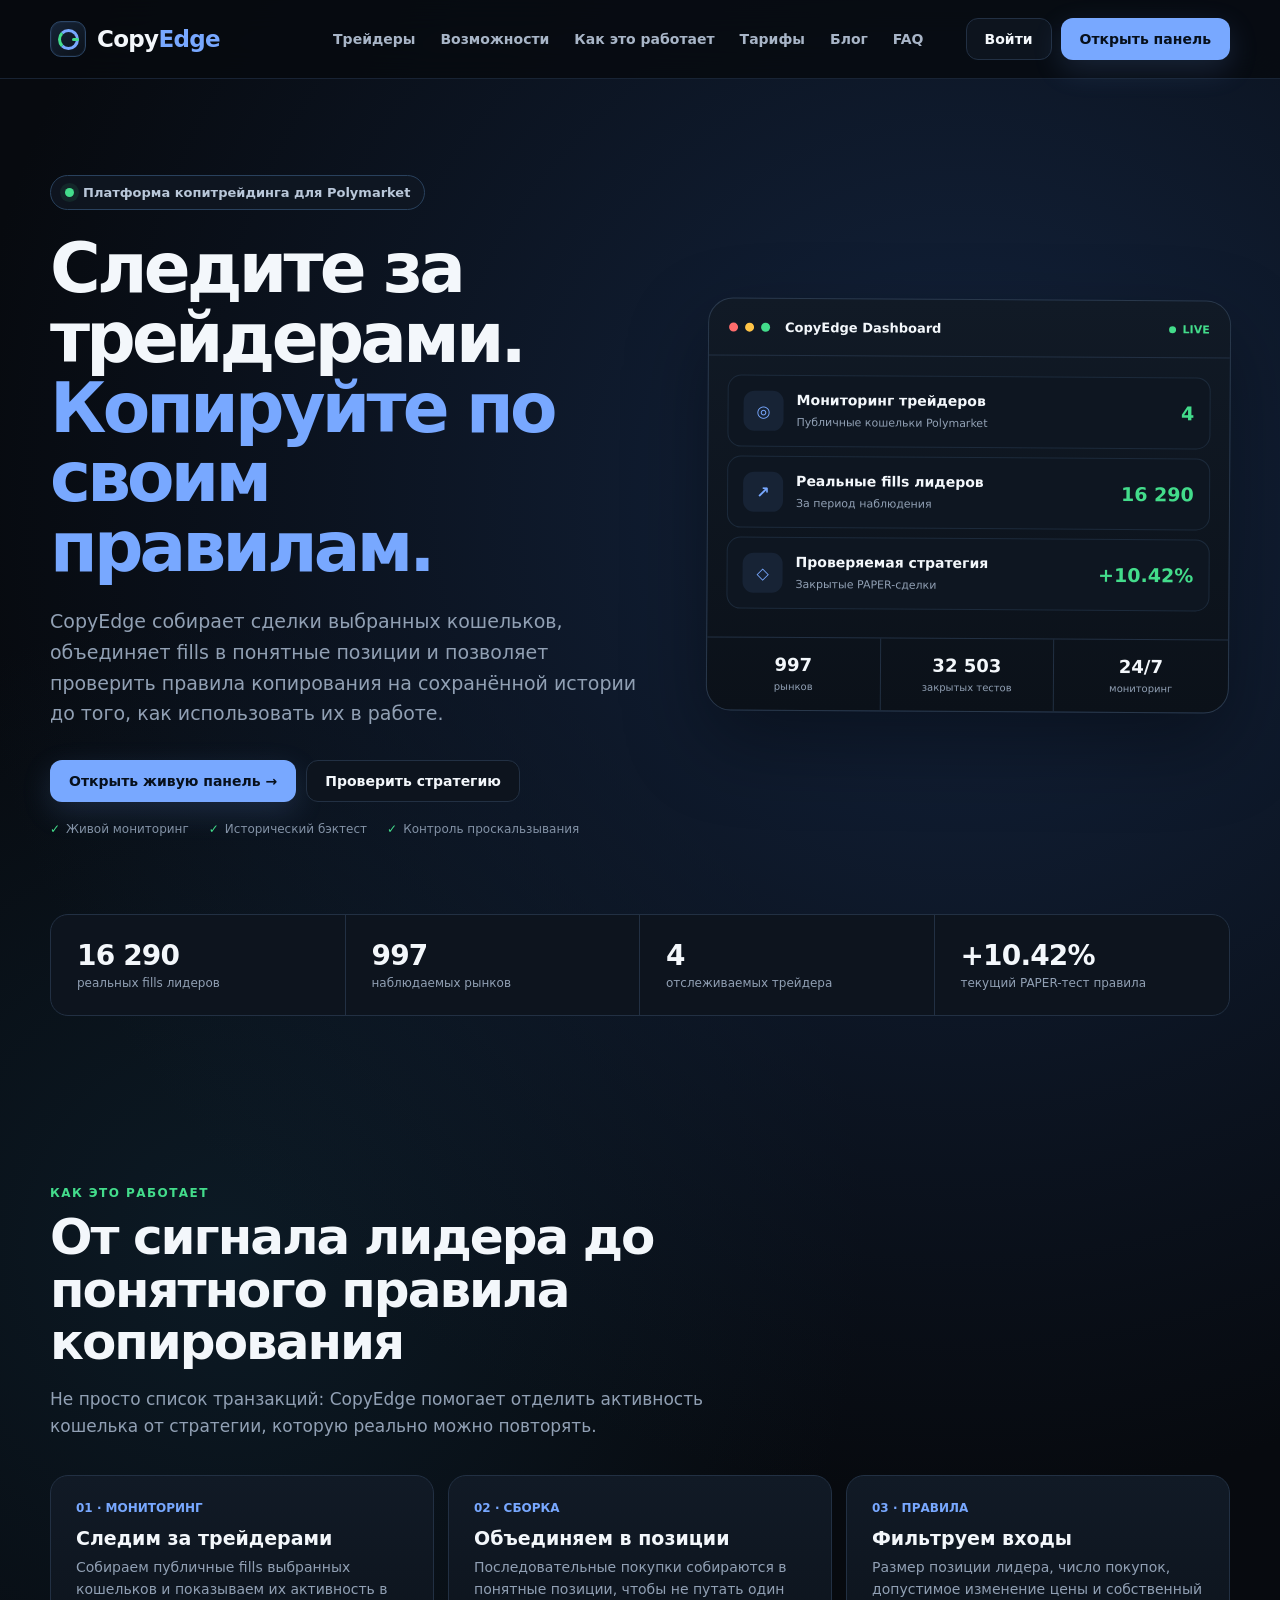
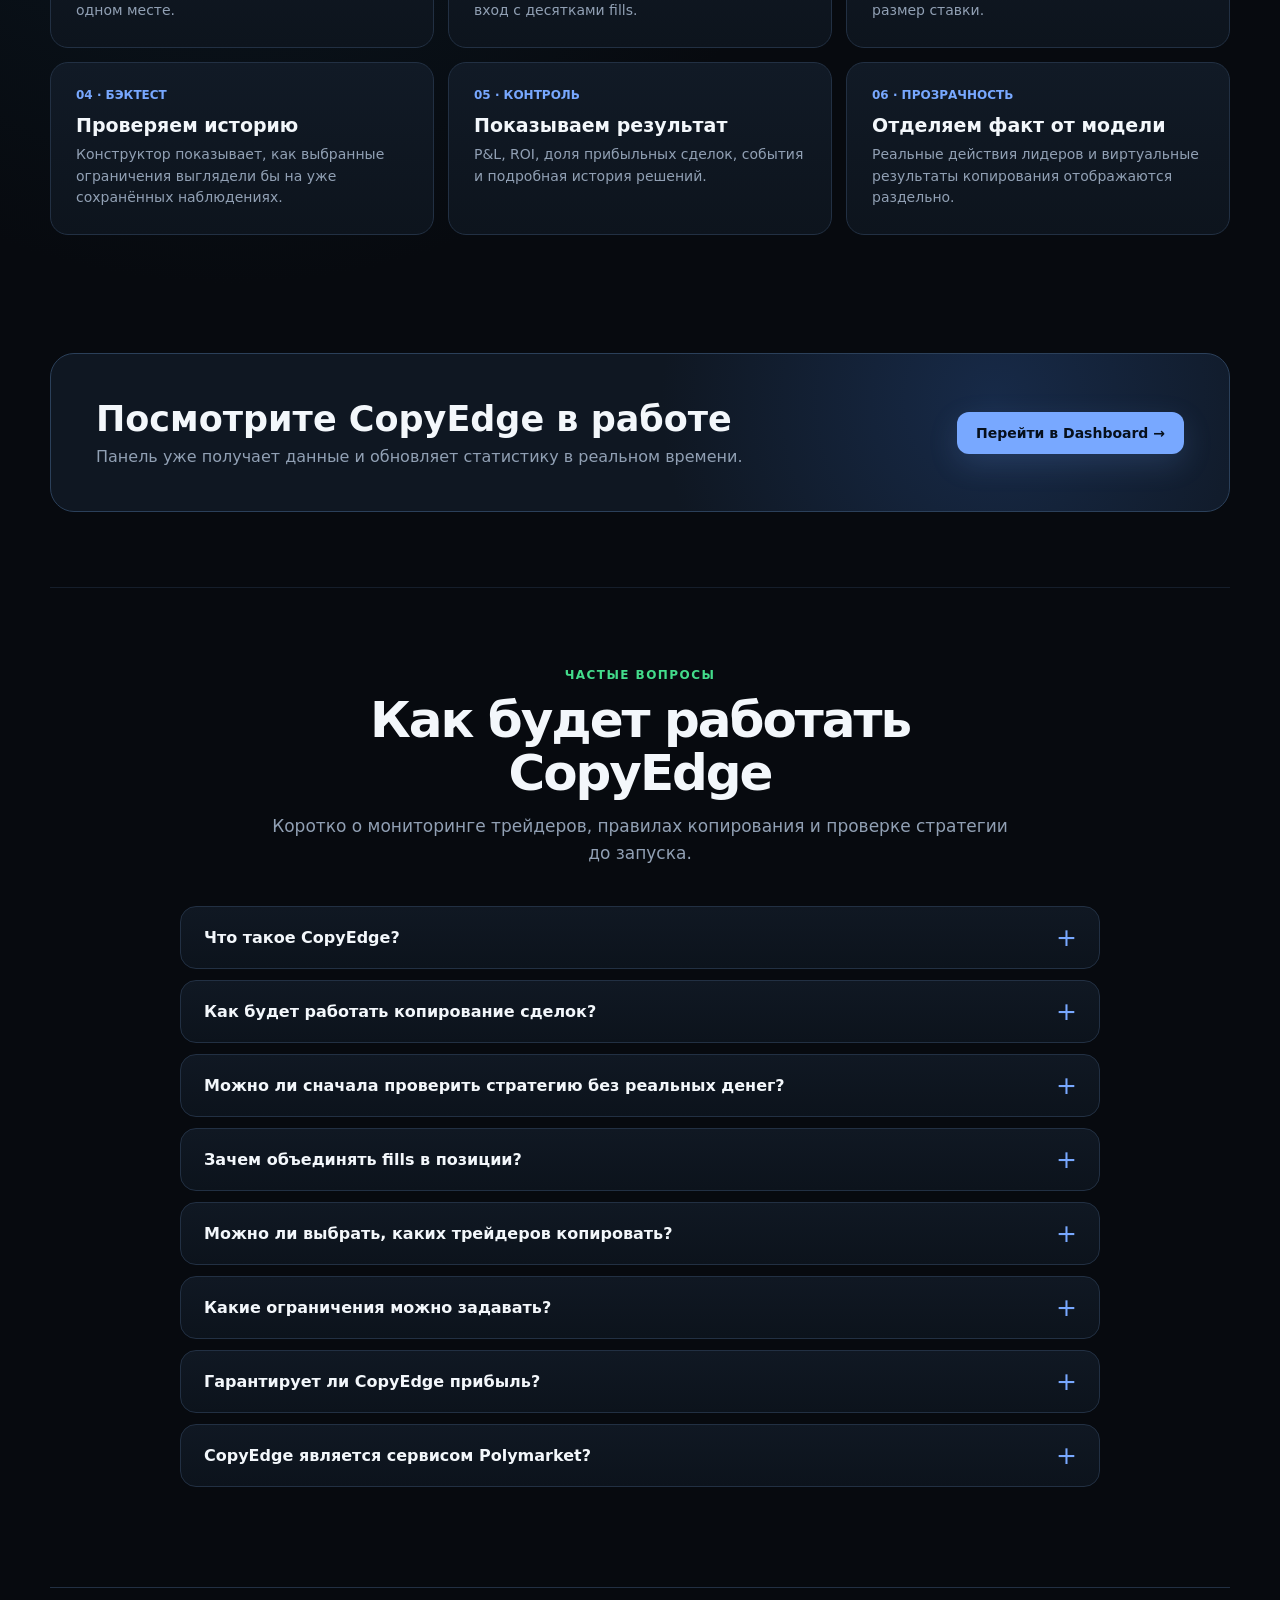
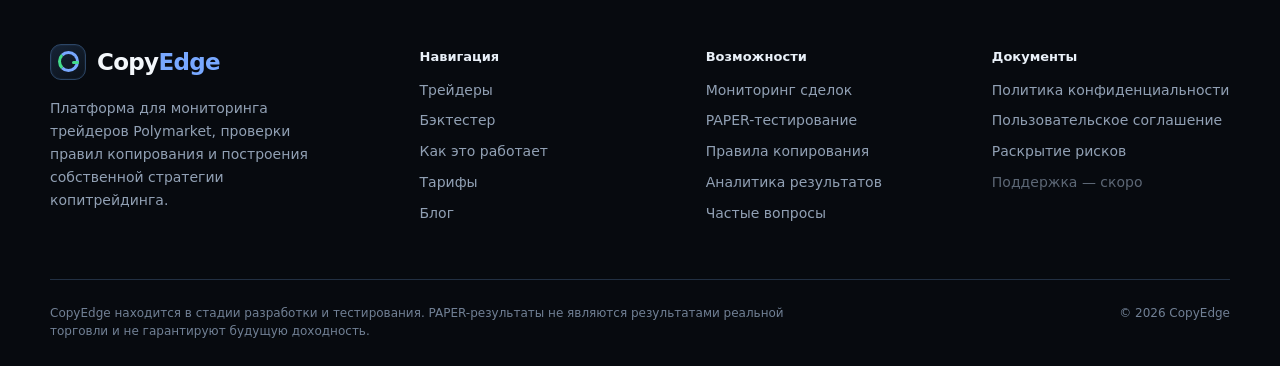
==== dashboard/web/index.html @ cf9bfe1e "align mobile nav and rename backtester" ====
<!doctype html>
<html lang="ru"><head><meta charset="utf-8"><meta name="viewport" content="width=device-width,initial-scale=1"><title>CopyEdge — копитрейдинг для Polymarket</title>
<style>
:root{color-scheme:dark;--bg:#070a0f;--panel:#101823;--panel2:#0c131c;--line:#223043;--text:#f3f7fb;--muted:#91a0b4;--blue:#78a8ff;--green:#43dc8b;--red:#ff6f79}*{box-sizing:border-box}html{scroll-behavior:smooth}body{margin:0;background:radial-gradient(circle at 75% 14%,#13233d 0,transparent 31%),radial-gradient(circle at 18% 35%,#0c1a25 0,transparent 25%),var(--bg);color:var(--text);font:16px system-ui,-apple-system,BlinkMacSystemFont,"Segoe UI",sans-serif}a{color:inherit;text-decoration:none}.wrap{width:min(1180px,calc(100% - 40px));margin:auto}
header{position:sticky;top:0;z-index:20;background:rgba(7,10,15,.82);backdrop-filter:blur(16px);border-bottom:1px solid rgba(34,48,67,.7)}nav{height:78px;display:flex;align-items:center;gap:34px}.brand{display:flex;align-items:center;gap:11px;font-size:23px;font-weight:850;letter-spacing:-.03em;white-space:nowrap}.mark{width:36px;height:36px;border:1px solid #2c4666;border-radius:11px;background:linear-gradient(145deg,#162437,#0b1119);display:grid;place-items:center;position:relative;box-shadow:inset 0 0 0 1px rgba(120,168,255,.05)}.mark:before{content:"";width:15px;height:15px;border:3px solid var(--blue);border-left-color:var(--green);border-radius:50%}.mark:after{content:"";position:absolute;width:7px;height:3px;background:var(--green);border-radius:3px;right:6px;top:16px}.brand b{color:var(--blue)}.navlinks{display:flex;align-items:center;gap:25px;margin-left:auto;color:#a8b5c7;font-size:14px;font-weight:650}.navlinks a:hover{color:#fff}.nav-actions{display:flex;gap:9px;margin-left:8px}.btn{display:inline-flex;align-items:center;justify-content:center;gap:8px;padding:12px 18px;border-radius:12px;border:1px solid transparent;font-weight:800;font-size:14px;transition:.18s}.btn:hover{transform:translateY(-1px)}.btn.primary{background:var(--blue);color:#07101c;box-shadow:0 10px 30px rgba(120,168,255,.16)}.btn.ghost{border-color:var(--line);background:#0d141e}.menu{display:none}
.hero{display:grid;grid-template-columns:1.06fr .94fr;gap:68px;align-items:center;padding:96px 0 78px;min-height:650px}.badge{display:inline-flex;align-items:center;gap:9px;padding:9px 14px;border:1px solid #29415d;border-radius:999px;background:rgba(16,24,35,.78);color:#b9c7d9;font-size:13px;font-weight:750;margin-bottom:24px}.dot{width:9px;height:9px;background:var(--green);border-radius:50%;box-shadow:0 0 0 5px rgba(67,220,139,.09)}h1{font-size:clamp(46px,5.4vw,72px);line-height:1.01;letter-spacing:-.055em;margin:0 0 23px;max-width:720px}h1 span{color:var(--blue)}.lead{font-size:19px;line-height:1.62;color:var(--muted);max-width:650px;margin:0}.hero-actions{display:flex;gap:10px;margin-top:31px;flex-wrap:wrap}.trust{display:flex;gap:20px;flex-wrap:wrap;margin-top:20px;color:#8392a6;font-size:12px}.trust span:before{content:"✓";color:var(--green);font-weight:900;margin-right:6px}
.dashboard{border:1px solid #29384b;border-radius:25px;background:linear-gradient(180deg,#111a26,#0b1119);box-shadow:0 32px 80px rgba(0,0,0,.36);overflow:hidden;transform:rotate(.35deg)}.dash-top{height:57px;border-bottom:1px solid var(--line);display:flex;align-items:center;padding:0 20px;gap:7px}.traffic{width:9px;height:9px;border-radius:50%;background:#ff6c6c}.traffic:nth-child(2){background:#ffc447}.traffic:nth-child(3){background:var(--green)}.dash-title{font-size:13px;font-weight:800;margin-left:8px}.live{margin-left:auto;display:flex;align-items:center;gap:7px;color:var(--green);font-size:11px;font-weight:800}.live i{width:7px;height:7px;border-radius:50%;background:var(--green);display:block}.dash-body{padding:19px}.dash-row{display:flex;align-items:center;gap:13px;padding:15px;border:1px solid #1c2a3b;border-radius:14px;background:#0e1621;margin-bottom:9px}.ico{width:40px;height:40px;border-radius:11px;background:#172335;display:grid;place-items:center;color:var(--blue);font-weight:900;flex:0 0 auto}.dash-row strong{display:block;font-size:14px;margin-bottom:3px}.dash-row small{color:var(--muted);font-size:11px}.dash-row .value{margin-left:auto;text-align:right;color:var(--green);font-size:19px;font-weight:850}.dash-foot{display:grid;grid-template-columns:repeat(3,1fr);border-top:1px solid var(--line)}.metric{padding:16px 10px;text-align:center;border-right:1px solid var(--line)}.metric:last-child{border:0}.metric b{display:block;font-size:18px}.metric span{font-size:10px;color:var(--muted)}
.stats{display:grid;grid-template-columns:repeat(4,1fr);border:1px solid var(--line);border-radius:18px;overflow:hidden;background:#0d141e;margin-bottom:92px}.stat{padding:24px 26px;border-right:1px solid var(--line)}.stat:last-child{border:0}.stat b{font-size:28px;display:block;letter-spacing:-.03em}.stat span{color:var(--muted);font-size:12px}.section{padding:78px 0}.section-head{max-width:700px;margin-bottom:35px}.kicker{color:var(--green);font-size:12px;font-weight:850;letter-spacing:.12em;text-transform:uppercase}.section h2{font-size:clamp(34px,4vw,50px);letter-spacing:-.04em;line-height:1.05;margin:11px 0 14px}.section-head p{color:var(--muted);font-size:17px;line-height:1.6}.features{display:grid;grid-template-columns:repeat(3,1fr);gap:14px}.feature{border:1px solid var(--line);border-radius:18px;background:linear-gradient(180deg,#111a26,#0d141d);padding:25px}.feature .n{color:var(--blue);font-size:12px;font-weight:850}.feature h3{font-size:19px;margin:12px 0 8px}.feature p{color:var(--muted);line-height:1.55;font-size:14px;margin:0}.cta{margin:40px 0 75px;border:1px solid #2b405a;border-radius:24px;padding:45px;background:radial-gradient(circle at 80% 30%,#172a48 0,transparent 35%),#0f1722;display:flex;align-items:center;justify-content:space-between;gap:30px}.cta h2{font-size:35px;margin:0 0 8px}.cta p{color:var(--muted);margin:0}.note{border-top:1px solid var(--line);padding:28px 0 42px;color:#718095;font-size:12px;display:flex;justify-content:space-between;gap:20px}.faq-wrap{padding:80px 0 90px;border-top:1px solid rgba(34,48,67,.55)}.faq-head{text-align:center;max-width:760px;margin:0 auto 38px}.faq-head .kicker{margin-bottom:12px}.faq-head h2{font-size:clamp(34px,4vw,50px);letter-spacing:-.04em;line-height:1.05;margin:0 0 14px}.faq-head p{color:var(--muted);font-size:17px;line-height:1.6;margin:0}.faq-list{max-width:920px;margin:auto;display:grid;gap:11px}.faq-item{border:1px solid var(--line);border-radius:16px;background:linear-gradient(180deg,#101823,#0c131c);overflow:hidden}.faq-item summary{list-style:none;cursor:pointer;padding:21px 58px 21px 23px;font-size:16px;font-weight:780;position:relative}.faq-item summary::-webkit-details-marker{display:none}.faq-item summary:after{content:"+";position:absolute;right:22px;top:50%;transform:translateY(-50%);color:var(--blue);font-size:25px;font-weight:400}.faq-item[open] summary:after{content:"−"}.faq-item p{color:var(--muted);line-height:1.65;font-size:14px;margin:0;padding:0 58px 22px 23px}.site-footer{border-top:1px solid var(--line);padding:56px 0 26px;margin-top:10px}.footer-grid{display:grid;grid-template-columns:1.35fr 1fr 1fr 1fr;gap:48px;padding-bottom:44px}.footer-brand .brand{display:inline-flex;margin-bottom:17px}.footer-brand p{color:var(--muted);font-size:14px;line-height:1.65;max-width:285px;margin:0}.footer-col h4{font-size:13px;margin:5px 0 17px;color:#e9f0f8}.footer-col a,.footer-col span{display:block;color:var(--muted);font-size:14px;margin:0 0 12px;line-height:1.35}.footer-col a:hover{color:#fff}.footer-bottom{border-top:1px solid var(--line);padding-top:24px;display:flex;justify-content:space-between;gap:25px;color:#718095;font-size:12px;line-height:1.5}.footer-risk{max-width:760px}.soon{opacity:.62}
@media(max-width:980px){.navlinks{display:none}.nav-actions{margin-left:auto}.hero{grid-template-columns:1fr;gap:42px;padding-top:70px}.dashboard{max-width:650px}.stats{grid-template-columns:1fr 1fr}.stat:nth-child(2){border-right:0}.stat:nth-child(-n+2){border-bottom:1px solid var(--line)}.features{grid-template-columns:1fr 1fr}.footer-grid{grid-template-columns:1fr 1fr;gap:34px}}
@media(max-width:650px){.wrap{width:min(100% - 24px,1180px)}nav{height:68px}.nav-actions .ghost{display:none}.nav-actions .btn{padding:10px 12px;font-size:12px}.brand{font-size:20px}.mark{width:32px;height:32px}.hero{padding:55px 0 48px;min-height:auto}.badge{font-size:11px;padding:8px 11px}h1{font-size:44px}.lead{font-size:16px}.dashboard{border-radius:19px;transform:none}.dash-body{padding:13px}.dash-row{padding:12px}.dash-row .value{font-size:16px}.stats{margin-bottom:55px}.stat{padding:18px}.stat b{font-size:23px}.section{padding:55px 0}.features{grid-template-columns:1fr}.cta{padding:28px;align-items:flex-start;flex-direction:column}.cta h2{font-size:30px}.note{flex-direction:column}.faq-wrap{padding:58px 0 65px}.faq-item summary{padding:18px 50px 18px 18px;font-size:15px}.faq-item p{padding:0 18px 19px}.footer-grid{grid-template-columns:1fr;gap:26px}.site-footer{padding-top:42px}.footer-bottom{flex-direction:column}.footer-brand p{max-width:100%}}
</style></head><body>
<header><div class="wrap"><nav><a class="brand" href="/"><span class="mark"></span><span>Copy<b>Edge</b></span></a><div class="navlinks"><a href="/traders-overview">Трейдеры</a><a href="/features">Возможности</a><a href="#how">Как это работает</a><a href="/pricing">Тарифы</a><a href="/blog">Блог</a><a href="#faq">FAQ</a></div><div class="nav-actions"><a class="btn ghost" href="/login">Войти</a><a class="btn primary" href="/app/">Открыть панель</a></div></nav></div></header>
<main><div class="wrap"><section class="hero"><div><div class="badge"><span class="dot"></span>Платформа копитрейдинга для Polymarket</div><h1>Следите за трейдерами. <span>Копируйте по своим правилам.</span></h1><p class="lead">CopyEdge собирает сделки выбранных кошельков, объединяет fills в понятные позиции и позволяет проверить правила копирования на сохранённой истории до того, как использовать их в работе.</p><div class="hero-actions"><a class="btn primary" href="/app/">Открыть живую панель →</a><a class="btn ghost" href="/app/rules.html">Проверить стратегию</a></div><div class="trust"><span>Живой мониторинг</span><span>Исторический бэктест</span><span>Контроль проскальзывания</span></div></div>
<div class="dashboard"><div class="dash-top"><i class="traffic"></i><i class="traffic"></i><i class="traffic"></i><span class="dash-title">CopyEdge Dashboard</span><span class="live"><i></i> LIVE</span></div><div class="dash-body"><div class="dash-row"><span class="ico">◎</span><div><strong>Мониторинг трейдеров</strong><small>Публичные кошельки Polymarket</small></div><div class="value" id="leaders">4</div></div><div class="dash-row"><span class="ico">↗</span><div><strong>Реальные fills лидеров</strong><small>За период наблюдения</small></div><div class="value" id="fills">16 290</div></div><div class="dash-row"><span class="ico">◇</span><div><strong>Проверяемая стратегия</strong><small>Закрытые PAPER-сделки</small></div><div class="value" id="roi">+10.42%</div></div></div><div class="dash-foot"><div class="metric"><b id="markets">997</b><span>рынков</span></div><div class="metric"><b id="settled">32 503</b><span>закрытых тестов</span></div><div class="metric"><b>24/7</b><span>мониторинг</span></div></div></div></section>
<section class="stats"><div class="stat"><b id="fills2">16 290</b><span>реальных fills лидеров</span></div><div class="stat"><b id="markets2">997</b><span>наблюдаемых рынков</span></div><div class="stat"><b id="leaders2">4</b><span>отслеживаемых трейдера</span></div><div class="stat"><b id="roi2">+10.42%</b><span>текущий PAPER-тест правила</span></div></section>
<section class="section" id="how"><div class="section-head"><div class="kicker">Как это работает</div><h2>От сигнала лидера до понятного правила копирования</h2><p>Не просто список транзакций: CopyEdge помогает отделить активность кошелька от стратегии, которую реально можно повторять.</p></div><div class="features"><article class="feature"><div class="n">01 · МОНИТОРИНГ</div><h3>Следим за трейдерами</h3><p>Собираем публичные fills выбранных кошельков и показываем их активность в одном месте.</p></article><article class="feature"><div class="n">02 · СБОРКА</div><h3>Объединяем в позиции</h3><p>Последовательные покупки собираются в понятные позиции, чтобы не путать один вход с десятками fills.</p></article><article class="feature"><div class="n">03 · ПРАВИЛА</div><h3>Фильтруем входы</h3><p>Размер позиции лидера, число покупок, допустимое изменение цены и собственный размер ставки.</p></article><article class="feature"><div class="n">04 · БЭКТЕСТ</div><h3>Проверяем историю</h3><p>Конструктор показывает, как выбранные ограничения выглядели бы на уже сохранённых наблюдениях.</p></article><article class="feature"><div class="n">05 · КОНТРОЛЬ</div><h3>Показываем результат</h3><p>P&amp;L, ROI, доля прибыльных сделок, события и подробная история решений.</p></article><article class="feature"><div class="n">06 · ПРОЗРАЧНОСТЬ</div><h3>Отделяем факт от модели</h3><p>Реальные действия лидеров и виртуальные результаты копирования отображаются раздельно.</p></article></div></section>
<section class="cta"><div><h2>Посмотрите CopyEdge в работе</h2><p>Панель уже получает данные и обновляет статистику в реальном времени.</p></div><a class="btn primary" href="/app/">Перейти в Dashboard →</a></section>
<section class="faq-wrap" id="faq"><div class="faq-head"><div class="kicker">Частые вопросы</div><h2>Как будет работать CopyEdge</h2><p>Коротко о мониторинге трейдеров, правилах копирования и проверке стратегии до запуска.</p></div><div class="faq-list">
<details class="faq-item"><summary>Что такое CopyEdge?</summary><p>CopyEdge — платформа копитрейдинга для рынков прогнозов Polymarket. Она собирает публичные сделки выбранных трейдеров, приводит их к понятным позициям и помогает настроить собственные правила копирования.</p></details>
<details class="faq-item"><summary>Как будет работать копирование сделок?</summary><p>Платформа замечает сделку отслеживаемого трейдера, проверяет её по вашим ограничениям — размеру позиции, цене, изменению цены и другим правилам — и только после этого формирует действие для вашей стратегии. Параметры автоматического исполнения будут уточняться по мере сборки SaaS-версии.</p></details>
<details class="faq-item"><summary>Можно ли сначала проверить стратегию без реальных денег?</summary><p>Да. Для этого используется PAPER-режим и сохранённая история: можно посмотреть, какие сделки прошли бы выбранные фильтры и какой результат показала бы модель на имеющихся данных.</p></details>
<details class="faq-item"><summary>Зачем объединять fills в позиции?</summary><p>Один трейдер может набирать одну позицию множеством отдельных покупок. CopyEdge объединяет такие fills, чтобы оценивать реальный вход лидера целиком, а не воспринимать каждую транзакцию как новую независимую сделку.</p></details>
<details class="faq-item"><summary>Можно ли выбрать, каких трейдеров копировать?</summary><p>Да, логика продукта строится вокруг выбранных пользователем трейдеров. Для каждого лидера можно будет использовать собственные ограничения и размер копируемой позиции.</p></details>
<details class="faq-item"><summary>Какие ограничения можно задавать?</summary><p>Сейчас конструктор учитывает параметры позиции лидера, число покупок, изменение цены и размер собственной ставки. Набор правил будет расширяться по мере развития платформы.</p></details>
<details class="faq-item"><summary>Гарантирует ли CopyEdge прибыль?</summary><p>Нет. Исторические и PAPER-результаты не гарантируют будущую доходность. Рынки прогнозов связаны с риском потери средств, а фактическая цена исполнения может отличаться от цены сделки лидера.</p></details>
<details class="faq-item"><summary>CopyEdge является сервисом Polymarket?</summary><p>Нет. CopyEdge — независимый продукт для анализа и копирования публичной торговой активности и не является официальным сервисом Polymarket.</p></details>
</div></section>
<footer class="site-footer"><div class="footer-grid"><div class="footer-brand"><a class="brand" href="/"><span class="mark"></span><span>Copy<b>Edge</b></span></a><p>Платформа для мониторинга трейдеров Polymarket, проверки правил копирования и построения собственной стратегии копитрейдинга.</p></div><div class="footer-col"><h4>Навигация</h4><a href="/traders-overview">Трейдеры</a><a href="/app/rules.html">Бэктестер</a><a href="#how">Как это работает</a><a href="/pricing">Тарифы</a><a href="/blog">Блог</a></div><div class="footer-col"><h4>Возможности</h4><a href="/features">Мониторинг сделок</a><a href="/features">PAPER-тестирование</a><a href="/features">Правила копирования</a><a href="/features">Аналитика результатов</a><a href="#faq">Частые вопросы</a></div><div class="footer-col"><h4>Документы</h4><a href="/privacy">Политика конфиденциальности</a><a href="/terms">Пользовательское соглашение</a><a href="/risk-disclosure">Раскрытие рисков</a><span class="soon">Поддержка — скоро</span></div></div><div class="footer-bottom"><span class="footer-risk">CopyEdge находится в стадии разработки и тестирования. PAPER-результаты не являются результатами реальной торговли и не гарантируют будущую доходность.</span><span>© 2026 CopyEdge</span></div></footer></div></main>
<script>const fmt=n=>Number(n||0).toLocaleString('ru-RU');fetch('/api/dashboard',{cache:'no-store'}).then(r=>r.json()).then(d=>{const c=d.counts||{},f=d.forward||{},ls=d.leaders||[];let markets=new Set((d.trader_cards||[]).flatMap(x=>x.markets?[x.leader+':'+x.markets]:[]));let marketCount=(d.trader_cards||[]).reduce((s,x)=>s+Number(x.markets||0),0);const vals={leaders:ls.length||4,fills:c.fills||0,settled:c.settled||0,roi:(f.roi>=0?'+':'')+Number(f.roi||0).toFixed(2)+'%',markets:marketCount||997};for(const [k,v] of Object.entries(vals)){document.querySelectorAll('#'+k+',#'+k+'2').forEach(el=>el.textContent=typeof v==='number'?fmt(v):v)}}).catch(()=>{});</script>
</body></html>
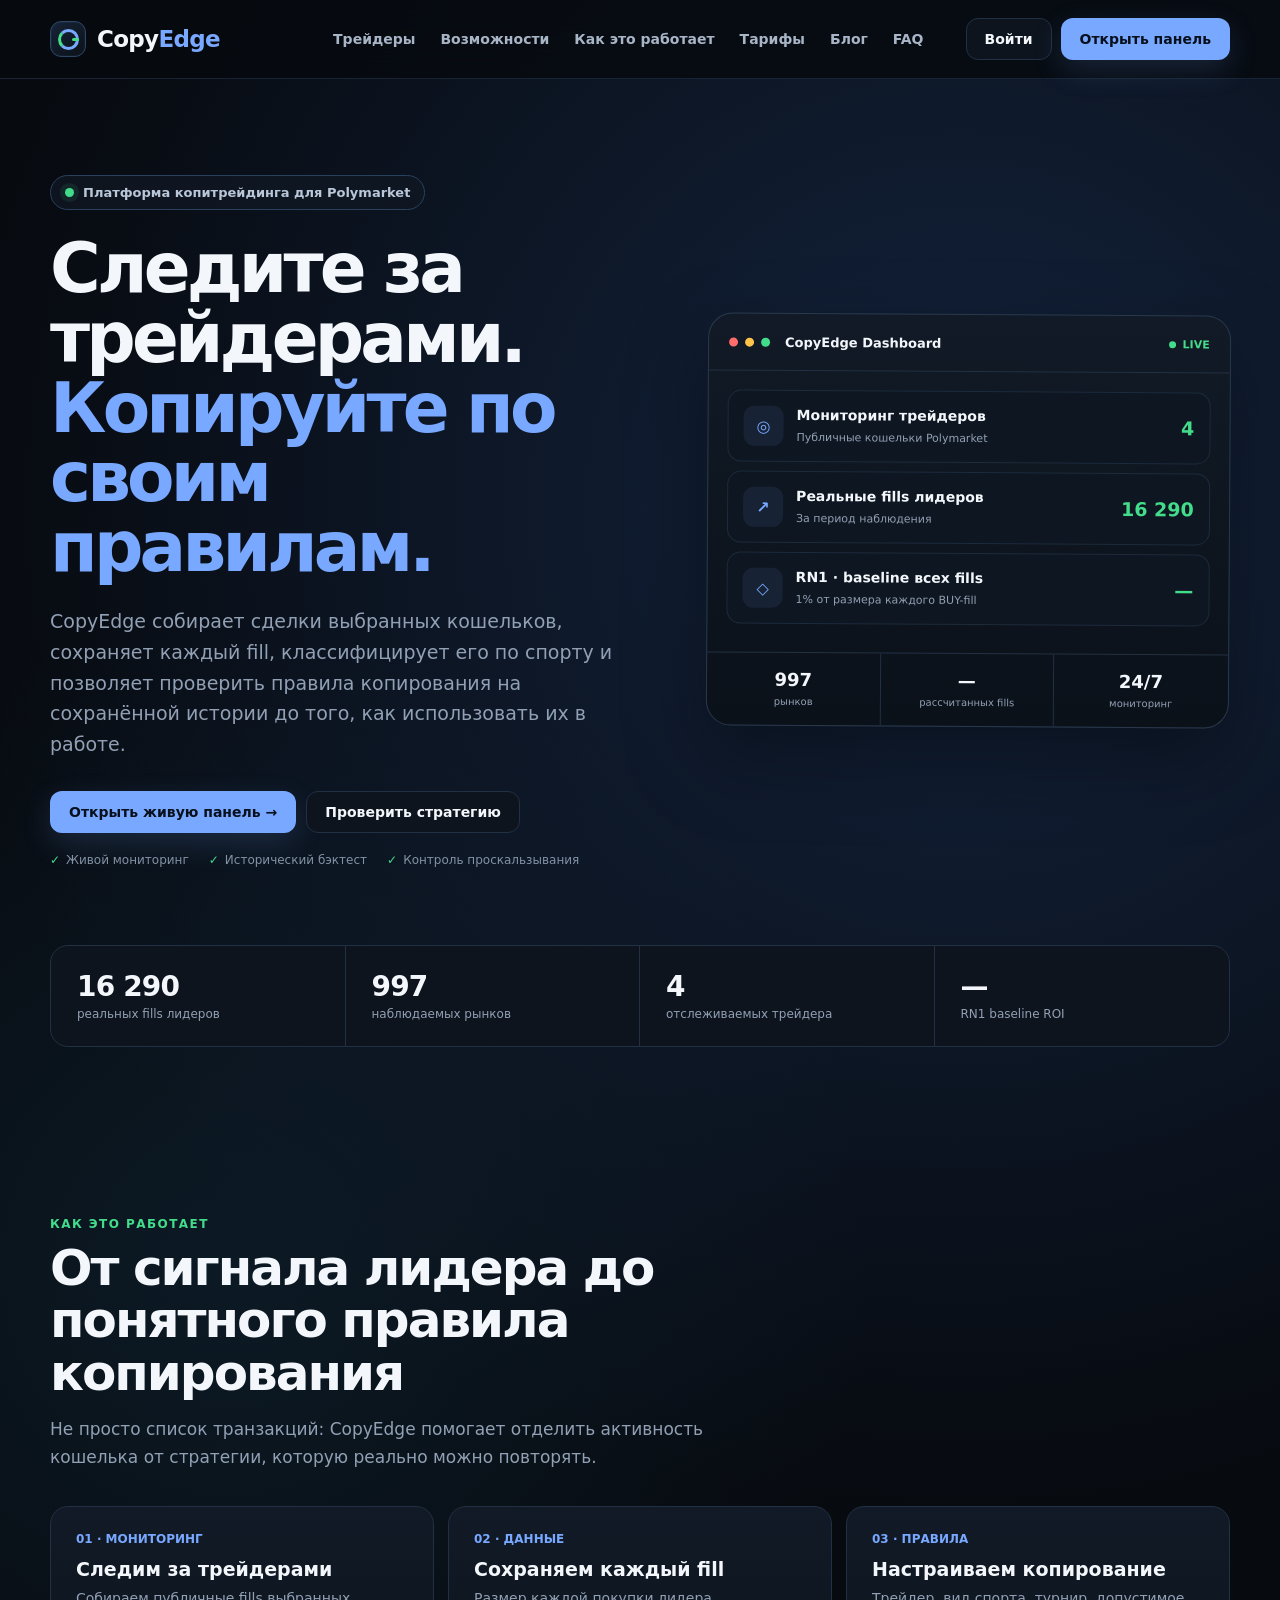
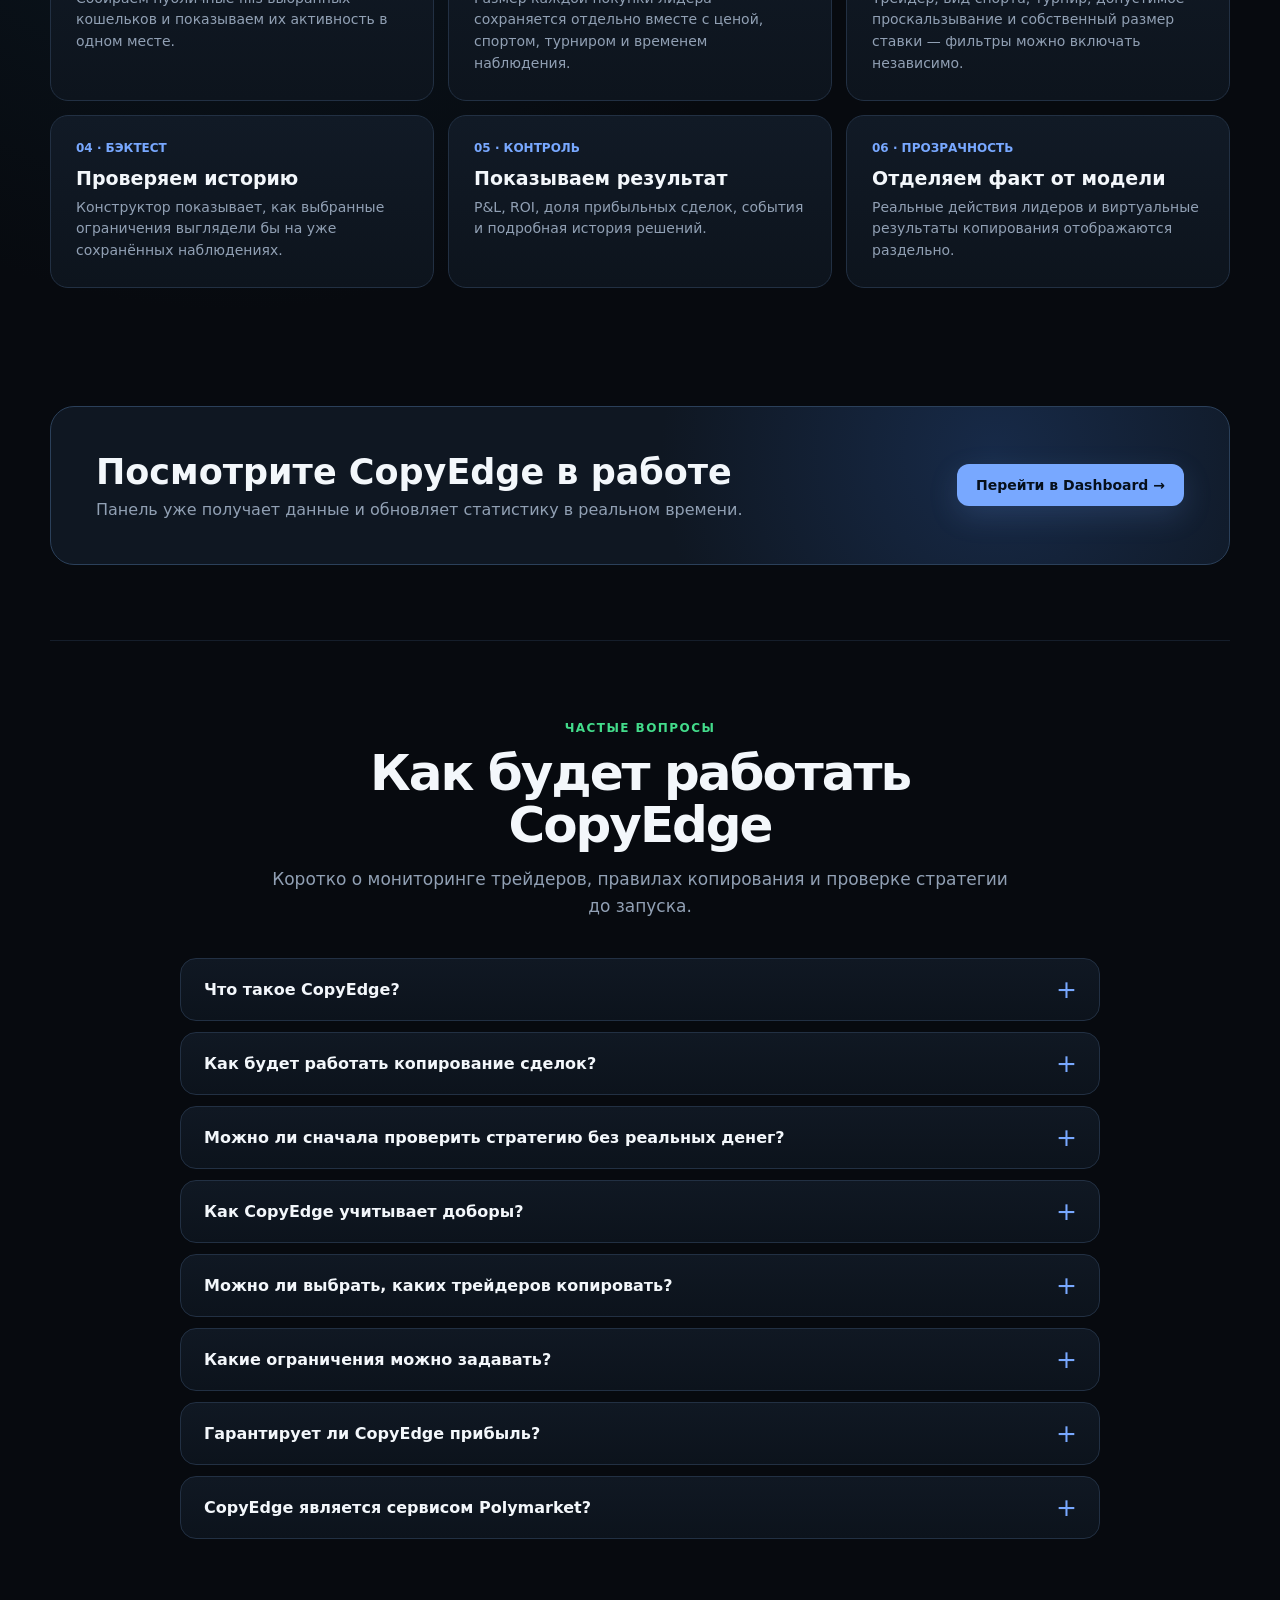
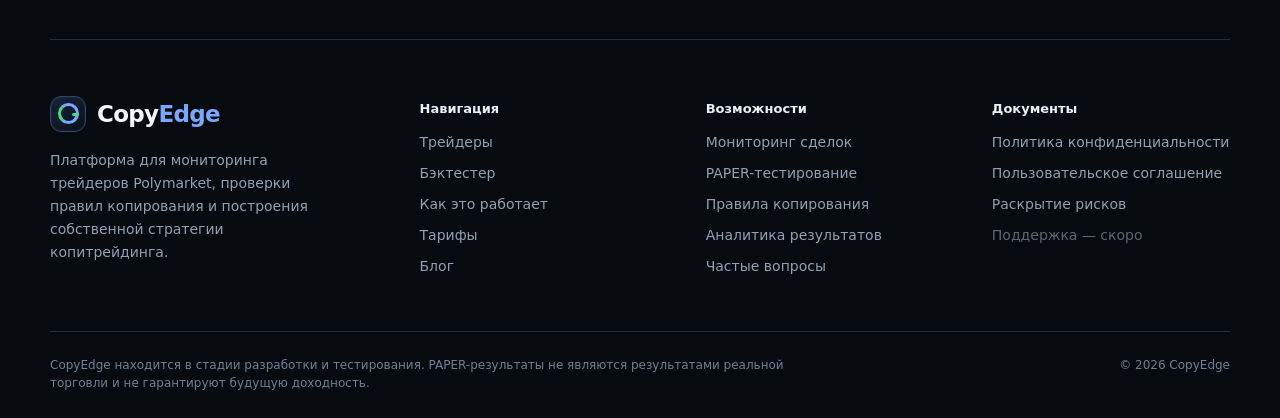
==== commit 0a3f02d8: "persist sports classification and refresh landing metrics" ====
--- a/dashboard/web/index.html
+++ b/dashboard/web/index.html
@@ -10,21 +10,21 @@
 @media(max-width:650px){.wrap{width:min(100% - 24px,1180px)}nav{height:68px}.nav-actions .ghost{display:none}.nav-actions .btn{padding:10px 12px;font-size:12px}.brand{font-size:20px}.mark{width:32px;height:32px}.hero{padding:55px 0 48px;min-height:auto}.badge{font-size:11px;padding:8px 11px}h1{font-size:44px}.lead{font-size:16px}.dashboard{border-radius:19px;transform:none}.dash-body{padding:13px}.dash-row{padding:12px}.dash-row .value{font-size:16px}.stats{margin-bottom:55px}.stat{padding:18px}.stat b{font-size:23px}.section{padding:55px 0}.features{grid-template-columns:1fr}.cta{padding:28px;align-items:flex-start;flex-direction:column}.cta h2{font-size:30px}.note{flex-direction:column}.faq-wrap{padding:58px 0 65px}.faq-item summary{padding:18px 50px 18px 18px;font-size:15px}.faq-item p{padding:0 18px 19px}.footer-grid{grid-template-columns:1fr;gap:26px}.site-footer{padding-top:42px}.footer-bottom{flex-direction:column}.footer-brand p{max-width:100%}}
 </style></head><body>
 <header><div class="wrap"><nav><a class="brand" href="/"><span class="mark"></span><span>Copy<b>Edge</b></span></a><div class="navlinks"><a href="/traders-overview">Трейдеры</a><a href="/features">Возможности</a><a href="#how">Как это работает</a><a href="/pricing">Тарифы</a><a href="/blog">Блог</a><a href="#faq">FAQ</a></div><div class="nav-actions"><a class="btn ghost" href="/login">Войти</a><a class="btn primary" href="/app/">Открыть панель</a></div></nav></div></header>
-<main><div class="wrap"><section class="hero"><div><div class="badge"><span class="dot"></span>Платформа копитрейдинга для Polymarket</div><h1>Следите за трейдерами. <span>Копируйте по своим правилам.</span></h1><p class="lead">CopyEdge собирает сделки выбранных кошельков, объединяет fills в понятные позиции и позволяет проверить правила копирования на сохранённой истории до того, как использовать их в работе.</p><div class="hero-actions"><a class="btn primary" href="/app/">Открыть живую панель →</a><a class="btn ghost" href="/app/rules.html">Проверить стратегию</a></div><div class="trust"><span>Живой мониторинг</span><span>Исторический бэктест</span><span>Контроль проскальзывания</span></div></div>
-<div class="dashboard"><div class="dash-top"><i class="traffic"></i><i class="traffic"></i><i class="traffic"></i><span class="dash-title">CopyEdge Dashboard</span><span class="live"><i></i> LIVE</span></div><div class="dash-body"><div class="dash-row"><span class="ico">◎</span><div><strong>Мониторинг трейдеров</strong><small>Публичные кошельки Polymarket</small></div><div class="value" id="leaders">4</div></div><div class="dash-row"><span class="ico">↗</span><div><strong>Реальные fills лидеров</strong><small>За период наблюдения</small></div><div class="value" id="fills">16 290</div></div><div class="dash-row"><span class="ico">◇</span><div><strong>Проверяемая стратегия</strong><small>Закрытые PAPER-сделки</small></div><div class="value" id="roi">+10.42%</div></div></div><div class="dash-foot"><div class="metric"><b id="markets">997</b><span>рынков</span></div><div class="metric"><b id="settled">32 503</b><span>закрытых тестов</span></div><div class="metric"><b>24/7</b><span>мониторинг</span></div></div></div></section>
-<section class="stats"><div class="stat"><b id="fills2">16 290</b><span>реальных fills лидеров</span></div><div class="stat"><b id="markets2">997</b><span>наблюдаемых рынков</span></div><div class="stat"><b id="leaders2">4</b><span>отслеживаемых трейдера</span></div><div class="stat"><b id="roi2">+10.42%</b><span>текущий PAPER-тест правила</span></div></section>
-<section class="section" id="how"><div class="section-head"><div class="kicker">Как это работает</div><h2>От сигнала лидера до понятного правила копирования</h2><p>Не просто список транзакций: CopyEdge помогает отделить активность кошелька от стратегии, которую реально можно повторять.</p></div><div class="features"><article class="feature"><div class="n">01 · МОНИТОРИНГ</div><h3>Следим за трейдерами</h3><p>Собираем публичные fills выбранных кошельков и показываем их активность в одном месте.</p></article><article class="feature"><div class="n">02 · СБОРКА</div><h3>Объединяем в позиции</h3><p>Последовательные покупки собираются в понятные позиции, чтобы не путать один вход с десятками fills.</p></article><article class="feature"><div class="n">03 · ПРАВИЛА</div><h3>Фильтруем входы</h3><p>Размер позиции лидера, число покупок, допустимое изменение цены и собственный размер ставки.</p></article><article class="feature"><div class="n">04 · БЭКТЕСТ</div><h3>Проверяем историю</h3><p>Конструктор показывает, как выбранные ограничения выглядели бы на уже сохранённых наблюдениях.</p></article><article class="feature"><div class="n">05 · КОНТРОЛЬ</div><h3>Показываем результат</h3><p>P&amp;L, ROI, доля прибыльных сделок, события и подробная история решений.</p></article><article class="feature"><div class="n">06 · ПРОЗРАЧНОСТЬ</div><h3>Отделяем факт от модели</h3><p>Реальные действия лидеров и виртуальные результаты копирования отображаются раздельно.</p></article></div></section>
+<main><div class="wrap"><section class="hero"><div><div class="badge"><span class="dot"></span>Платформа копитрейдинга для Polymarket</div><h1>Следите за трейдерами. <span>Копируйте по своим правилам.</span></h1><p class="lead">CopyEdge собирает сделки выбранных кошельков, сохраняет каждый fill, классифицирует его по спорту и позволяет проверить правила копирования на сохранённой истории до того, как использовать их в работе.</p><div class="hero-actions"><a class="btn primary" href="/app/">Открыть живую панель →</a><a class="btn ghost" href="/app/rules.html">Проверить стратегию</a></div><div class="trust"><span>Живой мониторинг</span><span>Исторический бэктест</span><span>Контроль проскальзывания</span></div></div>
+<div class="dashboard"><div class="dash-top"><i class="traffic"></i><i class="traffic"></i><i class="traffic"></i><span class="dash-title">CopyEdge Dashboard</span><span class="live"><i></i> LIVE</span></div><div class="dash-body"><div class="dash-row"><span class="ico">◎</span><div><strong>Мониторинг трейдеров</strong><small>Публичные кошельки Polymarket</small></div><div class="value" id="leaders">4</div></div><div class="dash-row"><span class="ico">↗</span><div><strong>Реальные fills лидеров</strong><small>За период наблюдения</small></div><div class="value" id="fills">16 290</div></div><div class="dash-row"><span class="ico">◇</span><div><strong>RN1 · baseline всех fills</strong><small>1% от размера каждого BUY-fill</small></div><div class="value" id="roi">—</div></div></div><div class="dash-foot"><div class="metric"><b id="markets">997</b><span>рынков</span></div><div class="metric"><b id="settled">—</b><span>рассчитанных fills</span></div><div class="metric"><b>24/7</b><span>мониторинг</span></div></div></div></section>
+<section class="stats"><div class="stat"><b id="fills2">16 290</b><span>реальных fills лидеров</span></div><div class="stat"><b id="markets2">997</b><span>наблюдаемых рынков</span></div><div class="stat"><b id="leaders2">4</b><span>отслеживаемых трейдера</span></div><div class="stat"><b id="roi2">—</b><span>RN1 baseline ROI</span></div></section>
+<section class="section" id="how"><div class="section-head"><div class="kicker">Как это работает</div><h2>От сигнала лидера до понятного правила копирования</h2><p>Не просто список транзакций: CopyEdge помогает отделить активность кошелька от стратегии, которую реально можно повторять.</p></div><div class="features"><article class="feature"><div class="n">01 · МОНИТОРИНГ</div><h3>Следим за трейдерами</h3><p>Собираем публичные fills выбранных кошельков и показываем их активность в одном месте.</p></article><article class="feature"><div class="n">02 · ДАННЫЕ</div><h3>Сохраняем каждый fill</h3><p>Размер каждой покупки лидера сохраняется отдельно вместе с ценой, спортом, турниром и временем наблюдения.</p></article><article class="feature"><div class="n">03 · ПРАВИЛА</div><h3>Настраиваем копирование</h3><p>Трейдер, вид спорта, турнир, допустимое проскальзывание и собственный размер ставки — фильтры можно включать независимо.</p></article><article class="feature"><div class="n">04 · БЭКТЕСТ</div><h3>Проверяем историю</h3><p>Конструктор показывает, как выбранные ограничения выглядели бы на уже сохранённых наблюдениях.</p></article><article class="feature"><div class="n">05 · КОНТРОЛЬ</div><h3>Показываем результат</h3><p>P&amp;L, ROI, доля прибыльных сделок, события и подробная история решений.</p></article><article class="feature"><div class="n">06 · ПРОЗРАЧНОСТЬ</div><h3>Отделяем факт от модели</h3><p>Реальные действия лидеров и виртуальные результаты копирования отображаются раздельно.</p></article></div></section>
 <section class="cta"><div><h2>Посмотрите CopyEdge в работе</h2><p>Панель уже получает данные и обновляет статистику в реальном времени.</p></div><a class="btn primary" href="/app/">Перейти в Dashboard →</a></section>
 <section class="faq-wrap" id="faq"><div class="faq-head"><div class="kicker">Частые вопросы</div><h2>Как будет работать CopyEdge</h2><p>Коротко о мониторинге трейдеров, правилах копирования и проверке стратегии до запуска.</p></div><div class="faq-list">
 <details class="faq-item"><summary>Что такое CopyEdge?</summary><p>CopyEdge — платформа копитрейдинга для рынков прогнозов Polymarket. Она собирает публичные сделки выбранных трейдеров, приводит их к понятным позициям и помогает настроить собственные правила копирования.</p></details>
 <details class="faq-item"><summary>Как будет работать копирование сделок?</summary><p>Платформа замечает сделку отслеживаемого трейдера, проверяет её по вашим ограничениям — размеру позиции, цене, изменению цены и другим правилам — и только после этого формирует действие для вашей стратегии. Параметры автоматического исполнения будут уточняться по мере сборки SaaS-версии.</p></details>
 <details class="faq-item"><summary>Можно ли сначала проверить стратегию без реальных денег?</summary><p>Да. Для этого используется PAPER-режим и сохранённая история: можно посмотреть, какие сделки прошли бы выбранные фильтры и какой результат показала бы модель на имеющихся данных.</p></details>
-<details class="faq-item"><summary>Зачем объединять fills в позиции?</summary><p>Один трейдер может набирать одну позицию множеством отдельных покупок. CopyEdge объединяет такие fills, чтобы оценивать реальный вход лидера целиком, а не воспринимать каждую транзакцию как новую независимую сделку.</p></details>
+<details class="faq-item"><summary>Как CopyEdge учитывает доборы?</summary><p>Каждый BUY-fill лидера сохраняется отдельно и сохраняет свой реальный размер. Это позволяет тестировать пропорциональное копирование без потери веса доборов.</p></details>
 <details class="faq-item"><summary>Можно ли выбрать, каких трейдеров копировать?</summary><p>Да, логика продукта строится вокруг выбранных пользователем трейдеров. Для каждого лидера можно будет использовать собственные ограничения и размер копируемой позиции.</p></details>
 <details class="faq-item"><summary>Какие ограничения можно задавать?</summary><p>Сейчас конструктор учитывает параметры позиции лидера, число покупок, изменение цены и размер собственной ставки. Набор правил будет расширяться по мере развития платформы.</p></details>
 <details class="faq-item"><summary>Гарантирует ли CopyEdge прибыль?</summary><p>Нет. Исторические и PAPER-результаты не гарантируют будущую доходность. Рынки прогнозов связаны с риском потери средств, а фактическая цена исполнения может отличаться от цены сделки лидера.</p></details>
 <details class="faq-item"><summary>CopyEdge является сервисом Polymarket?</summary><p>Нет. CopyEdge — независимый продукт для анализа и копирования публичной торговой активности и не является официальным сервисом Polymarket.</p></details>
 </div></section>
 <footer class="site-footer"><div class="footer-grid"><div class="footer-brand"><a class="brand" href="/"><span class="mark"></span><span>Copy<b>Edge</b></span></a><p>Платформа для мониторинга трейдеров Polymarket, проверки правил копирования и построения собственной стратегии копитрейдинга.</p></div><div class="footer-col"><h4>Навигация</h4><a href="/traders-overview">Трейдеры</a><a href="/app/rules.html">Бэктестер</a><a href="#how">Как это работает</a><a href="/pricing">Тарифы</a><a href="/blog">Блог</a></div><div class="footer-col"><h4>Возможности</h4><a href="/features">Мониторинг сделок</a><a href="/features">PAPER-тестирование</a><a href="/features">Правила копирования</a><a href="/features">Аналитика результатов</a><a href="#faq">Частые вопросы</a></div><div class="footer-col"><h4>Документы</h4><a href="/privacy">Политика конфиденциальности</a><a href="/terms">Пользовательское соглашение</a><a href="/risk-disclosure">Раскрытие рисков</a><span class="soon">Поддержка — скоро</span></div></div><div class="footer-bottom"><span class="footer-risk">CopyEdge находится в стадии разработки и тестирования. PAPER-результаты не являются результатами реальной торговли и не гарантируют будущую доходность.</span><span>© 2026 CopyEdge</span></div></footer></div></main>
-<script>const fmt=n=>Number(n||0).toLocaleString('ru-RU');fetch('/api/dashboard',{cache:'no-store'}).then(r=>r.json()).then(d=>{const c=d.counts||{},f=d.forward||{},ls=d.leaders||[];let markets=new Set((d.trader_cards||[]).flatMap(x=>x.markets?[x.leader+':'+x.markets]:[]));let marketCount=(d.trader_cards||[]).reduce((s,x)=>s+Number(x.markets||0),0);const vals={leaders:ls.length||4,fills:c.fills||0,settled:c.settled||0,roi:(f.roi>=0?'+':'')+Number(f.roi||0).toFixed(2)+'%',markets:marketCount||997};for(const [k,v] of Object.entries(vals)){document.querySelectorAll('#'+k+',#'+k+'2').forEach(el=>el.textContent=typeof v==='number'?fmt(v):v)}}).catch(()=>{});</script>
+<script>const fmt=n=>Number(n||0).toLocaleString('ru-RU');fetch('/api/dashboard',{cache:'no-store'}).then(r=>r.json()).then(d=>{let ls=d.fill_copy?.leaders||[],rn=ls.find(x=>x.leader==='RN1')||ls[0]||{},leaders=ls.length,fills=ls.reduce((a,x)=>a+Number(x.fills||0),0),settled=ls.reduce((a,x)=>a+Number(x.settled_fills||0),0),markets=ls.reduce((a,x)=>a+Number(x.markets||0),0),roi=Number(rn.roi||0),vals={leaders,fills,settled,markets,roi:(roi>=0?'+':'')+roi.toFixed(2)+'%'};for(const [k,v] of Object.entries(vals))document.querySelectorAll('#'+k+',#'+k+'2').forEach(el=>el.textContent=typeof v==='number'?fmt(v):v)}).catch(()=>{});</script>
 </body></html>
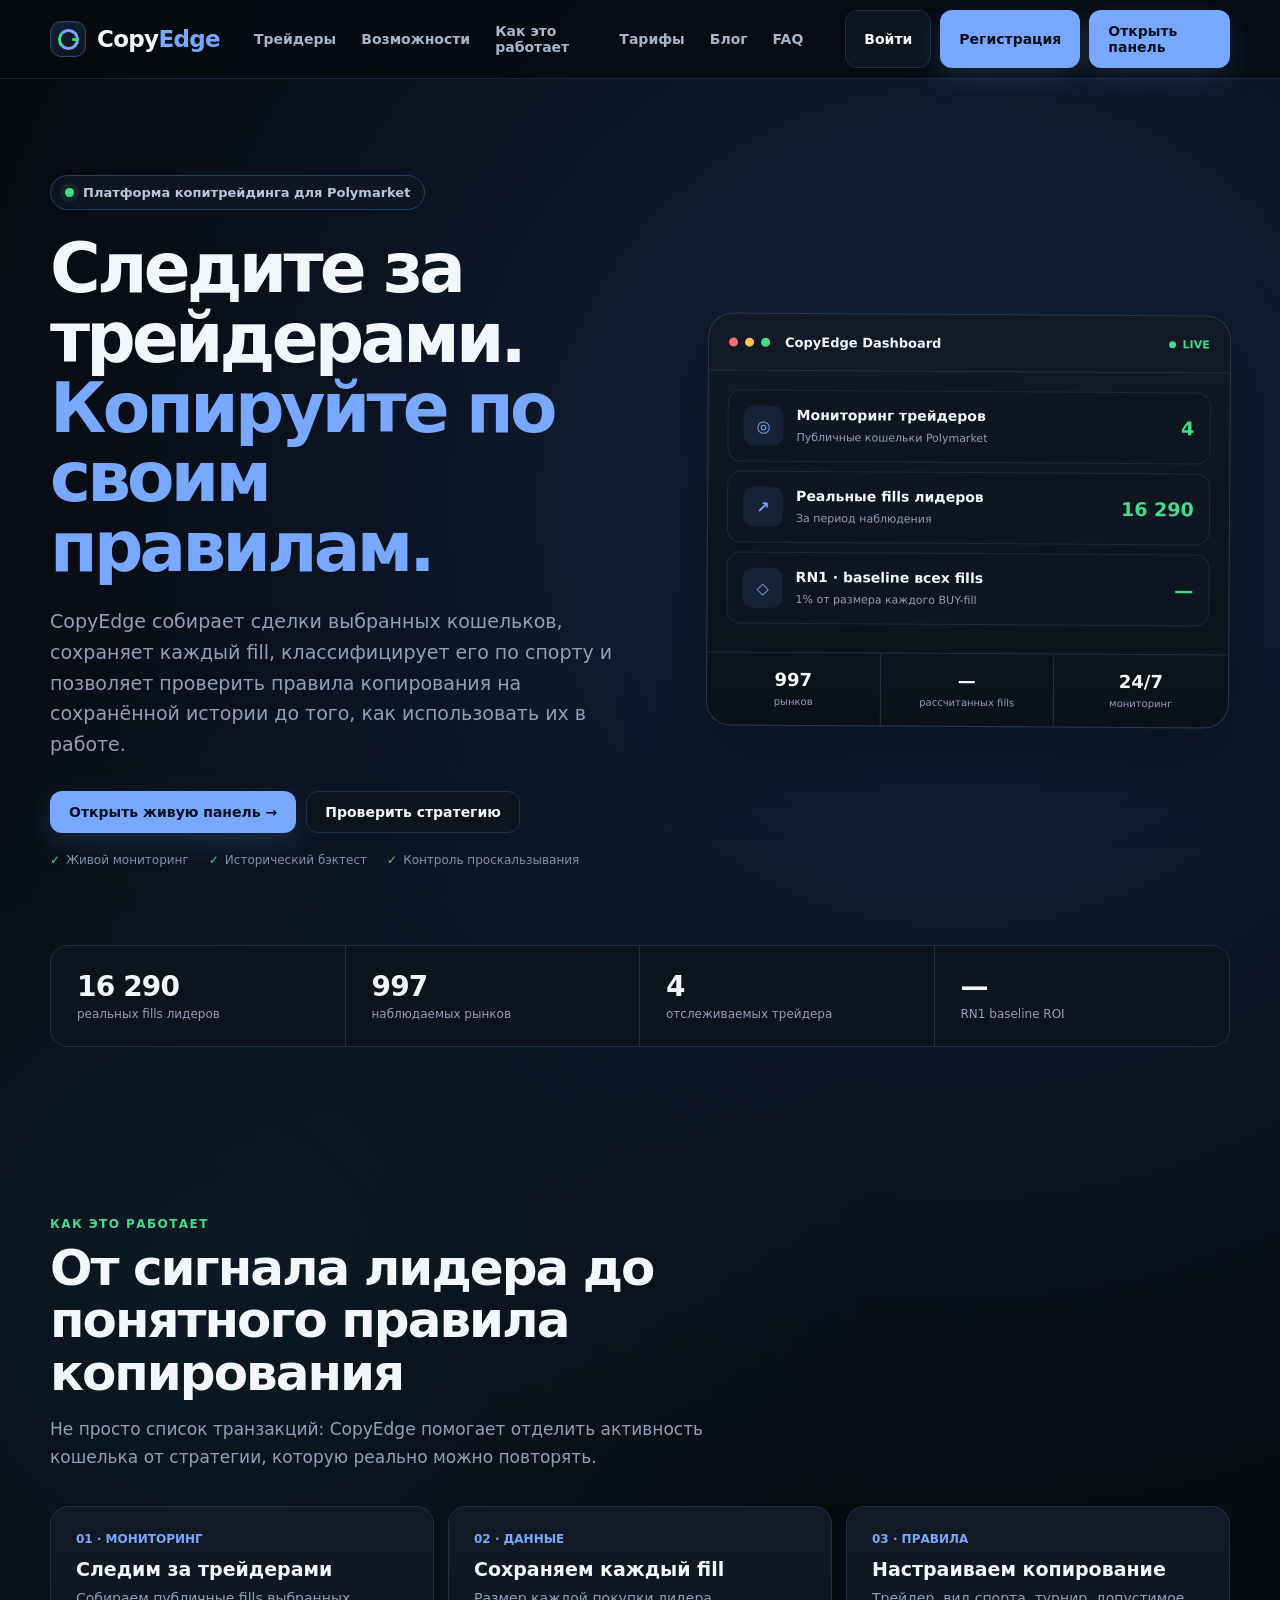
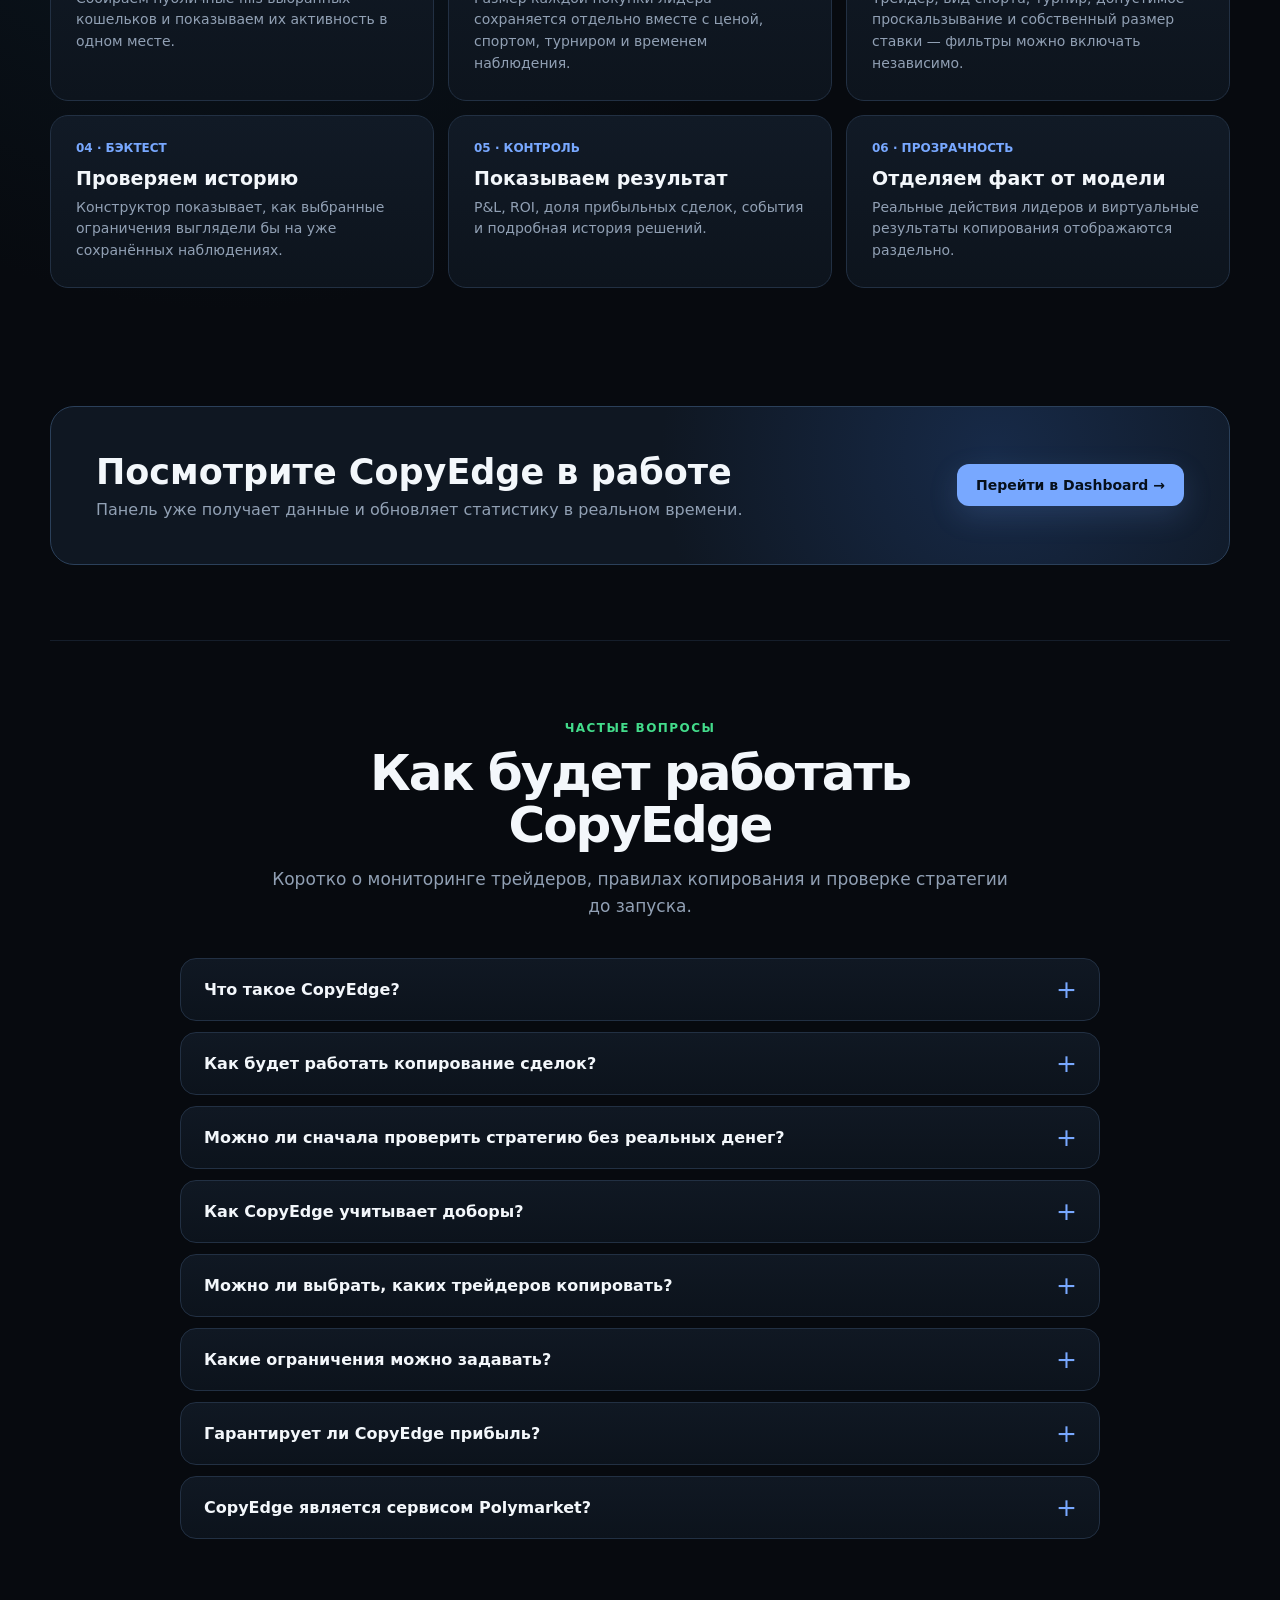
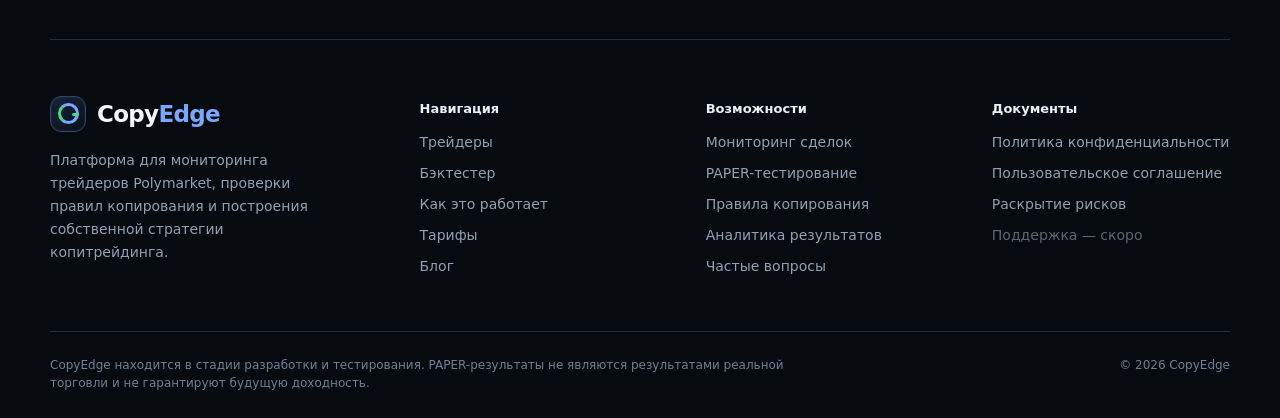
==== commit a0dda6d1: "integrate account entry into CopyEdge design" ====
--- a/dashboard/web/index.html
+++ b/dashboard/web/index.html
@@ -9,7 +9,7 @@
 @media(max-width:980px){.navlinks{display:none}.nav-actions{margin-left:auto}.hero{grid-template-columns:1fr;gap:42px;padding-top:70px}.dashboard{max-width:650px}.stats{grid-template-columns:1fr 1fr}.stat:nth-child(2){border-right:0}.stat:nth-child(-n+2){border-bottom:1px solid var(--line)}.features{grid-template-columns:1fr 1fr}.footer-grid{grid-template-columns:1fr 1fr;gap:34px}}
 @media(max-width:650px){.wrap{width:min(100% - 24px,1180px)}nav{height:68px}.nav-actions .ghost{display:none}.nav-actions .btn{padding:10px 12px;font-size:12px}.brand{font-size:20px}.mark{width:32px;height:32px}.hero{padding:55px 0 48px;min-height:auto}.badge{font-size:11px;padding:8px 11px}h1{font-size:44px}.lead{font-size:16px}.dashboard{border-radius:19px;transform:none}.dash-body{padding:13px}.dash-row{padding:12px}.dash-row .value{font-size:16px}.stats{margin-bottom:55px}.stat{padding:18px}.stat b{font-size:23px}.section{padding:55px 0}.features{grid-template-columns:1fr}.cta{padding:28px;align-items:flex-start;flex-direction:column}.cta h2{font-size:30px}.note{flex-direction:column}.faq-wrap{padding:58px 0 65px}.faq-item summary{padding:18px 50px 18px 18px;font-size:15px}.faq-item p{padding:0 18px 19px}.footer-grid{grid-template-columns:1fr;gap:26px}.site-footer{padding-top:42px}.footer-bottom{flex-direction:column}.footer-brand p{max-width:100%}}
 </style></head><body>
-<header><div class="wrap"><nav><a class="brand" href="/"><span class="mark"></span><span>Copy<b>Edge</b></span></a><div class="navlinks"><a href="/traders-overview">Трейдеры</a><a href="/features">Возможности</a><a href="#how">Как это работает</a><a href="/pricing">Тарифы</a><a href="/blog">Блог</a><a href="#faq">FAQ</a></div><div class="nav-actions"><a class="btn ghost" href="/login">Войти</a><a class="btn primary" href="/app/">Открыть панель</a></div></nav></div></header>
+<header><div class="wrap"><nav><a class="brand" href="/"><span class="mark"></span><span>Copy<b>Edge</b></span></a><div class="navlinks"><a href="/traders-overview">Трейдеры</a><a href="/features">Возможности</a><a href="#how">Как это работает</a><a href="/pricing">Тарифы</a><a href="/blog">Блог</a><a href="#faq">FAQ</a></div><div class="nav-actions"><a class="btn ghost" id="loginLink" href="/app/auth.html">Войти</a><a class="btn primary" id="registerLink" href="/app/auth.html?mode=register">Регистрация</a><a class="btn primary" href="/app/">Открыть панель</a></div></nav></div></header>
 <main><div class="wrap"><section class="hero"><div><div class="badge"><span class="dot"></span>Платформа копитрейдинга для Polymarket</div><h1>Следите за трейдерами. <span>Копируйте по своим правилам.</span></h1><p class="lead">CopyEdge собирает сделки выбранных кошельков, сохраняет каждый fill, классифицирует его по спорту и позволяет проверить правила копирования на сохранённой истории до того, как использовать их в работе.</p><div class="hero-actions"><a class="btn primary" href="/app/">Открыть живую панель →</a><a class="btn ghost" href="/app/rules.html">Проверить стратегию</a></div><div class="trust"><span>Живой мониторинг</span><span>Исторический бэктест</span><span>Контроль проскальзывания</span></div></div>
 <div class="dashboard"><div class="dash-top"><i class="traffic"></i><i class="traffic"></i><i class="traffic"></i><span class="dash-title">CopyEdge Dashboard</span><span class="live"><i></i> LIVE</span></div><div class="dash-body"><div class="dash-row"><span class="ico">◎</span><div><strong>Мониторинг трейдеров</strong><small>Публичные кошельки Polymarket</small></div><div class="value" id="leaders">4</div></div><div class="dash-row"><span class="ico">↗</span><div><strong>Реальные fills лидеров</strong><small>За период наблюдения</small></div><div class="value" id="fills">16 290</div></div><div class="dash-row"><span class="ico">◇</span><div><strong>RN1 · baseline всех fills</strong><small>1% от размера каждого BUY-fill</small></div><div class="value" id="roi">—</div></div></div><div class="dash-foot"><div class="metric"><b id="markets">997</b><span>рынков</span></div><div class="metric"><b id="settled">—</b><span>рассчитанных fills</span></div><div class="metric"><b>24/7</b><span>мониторинг</span></div></div></div></section>
 <section class="stats"><div class="stat"><b id="fills2">16 290</b><span>реальных fills лидеров</span></div><div class="stat"><b id="markets2">997</b><span>наблюдаемых рынков</span></div><div class="stat"><b id="leaders2">4</b><span>отслеживаемых трейдера</span></div><div class="stat"><b id="roi2">—</b><span>RN1 baseline ROI</span></div></section>
